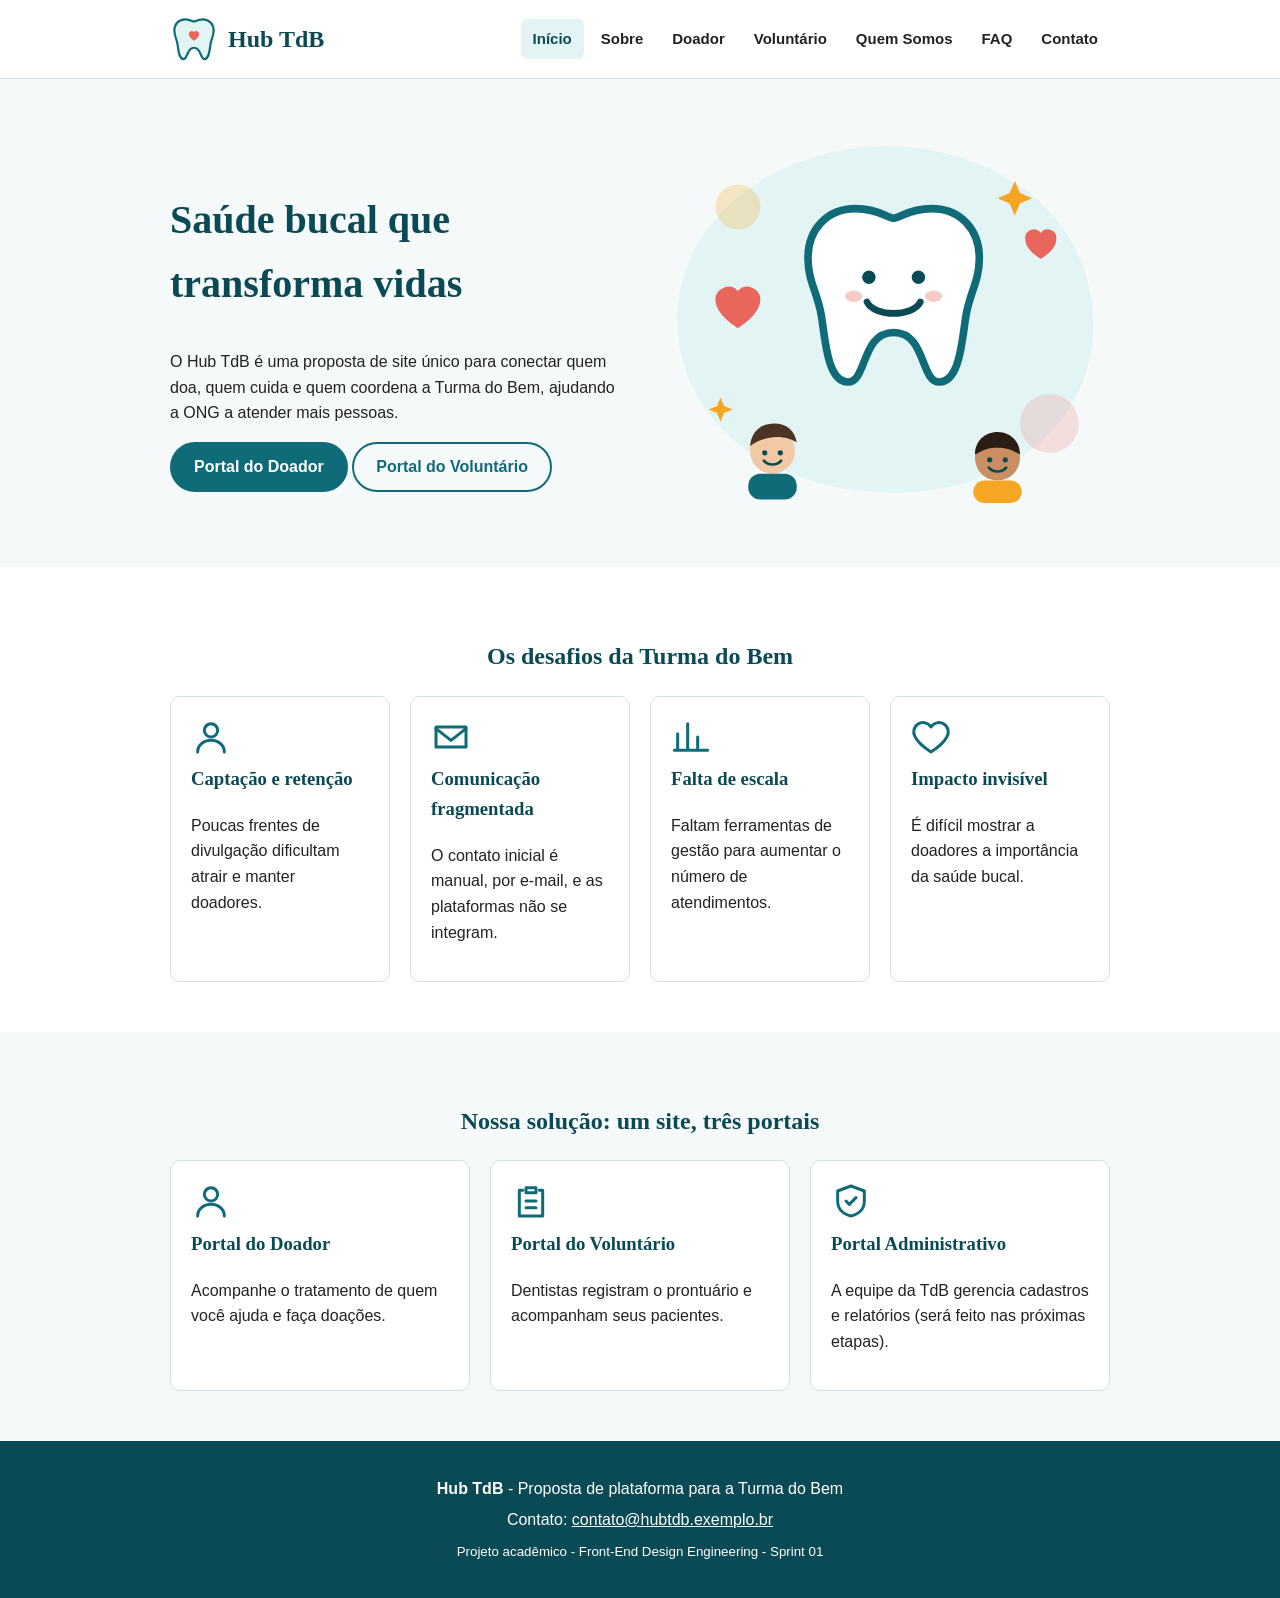
==== index.html @ cc7f2ca5 "Adicao de imagens, css e Index, base do site" ====
<!DOCTYPE html>
<html lang="pt-BR">
<head>
    <meta charset="UTF-8">
    <meta name="viewport" content="width=device-width, initial-scale=1.0">
    <meta name="description" content="Hub TdB: plataforma web que conecta doadores, dentistas voluntários e a Turma do Bem.">
    <title>Início | Hub TdB</title>
    <link rel="icon" type="image/svg+xml" href="imagens/logo.svg">
    <link rel="stylesheet" href="css/style.css">
</head>
<body>

    <!-- CABEÇALHO (igual em todas as páginas) -->
    <header class="cabecalho">
        <div class="container">
            <a class="logo" href="index.html">
                <img src="./imagens/logo.svg" alt="Logo do Hub TdB" width="48" height="48">
                Hub TdB
            </a>
            <nav>
                <ul class="menu">
                    <li><a href="index.html" class="ativo" aria-current="page">Início</a></li>
                    <li><a href="sobre.html">Sobre</a></li>
                    <li><a href="portal-doador.html">Doador</a></li>
                    <li><a href="portal-voluntario.html">Voluntário</a></li>
                    <li><a href="integrantes.html">Quem Somos</a></li>
                    <li><a href="faq.html">FAQ</a></li>
                    <li><a href="contato.html">Contato</a></li>
                </ul>
            </nav>
        </div>
    </header>

    <!-- CONTEÚDO PRINCIPAL (muda em cada página) -->
    <main>
        <!-- Apresentação inicial -->
        <section class="destaque">
            <div class="container">
                <div class="destaque-texto">
                    <h1>Saúde bucal que transforma vidas</h1>
                    <p>O Hub TdB é uma proposta de site único para conectar quem doa, quem cuida e quem coordena
                        a Turma do Bem, ajudando a ONG a atender mais pessoas.</p>
                    <a class="botao botao-primario" href="portal-doador.html">Portal do Doador</a>
                    <a class="botao botao-secundario" href="portal-voluntario.html">Portal do Voluntário</a>
                </div>
                <div class="destaque-imagem">
                    <img src="./imagens/hero-ilustracao.svg" alt="Ilustração de um dente sorridente com corações e crianças felizes">
                </div>
            </div>
        </section>

        <!-- Problemas da ONG -->
        <section class="secao-branca">
            <div class="container">
                <h2 class="titulo-centro">Os desafios da Turma do Bem</h2>
                <div class="cards">
                    <article class="card">
                        <img class="icone" src="./imagens/icone-doador.svg" alt="" width="40" height="40">
                        <h3>Captação e retenção</h3>
                        <p>Poucas frentes de divulgação dificultam atrair e manter doadores.</p>
                    </article>
                    <article class="card">
                        <img class="icone" src="./imagens/icone-email.svg" alt="" width="40" height="40">
                        <h3>Comunicação fragmentada</h3>
                        <p>O contato inicial é manual, por e-mail, e as plataformas não se integram.</p>
                    </article>
                    <article class="card">
                        <img class="icone" src="./imagens/icone-grafico.svg" alt="" width="40" height="40">
                        <h3>Falta de escala</h3>
                        <p>Faltam ferramentas de gestão para aumentar o número de atendimentos.</p>
                    </article>
                    <article class="card">
                        <img class="icone" src="./imagens/icone-coracao.svg" alt="" width="40" height="40">
                        <h3>Impacto invisível</h3>
                        <p>É difícil mostrar a doadores a importância da saúde bucal.</p>
                    </article>
                </div>
            </div>
        </section>

        <!-- Solução: portais -->
        <section>
            <div class="container">
                <h2 class="titulo-centro">Nossa solução: um site, três portais</h2>
                <div class="cards">
                    <article class="card">
                        <img class="icone" src="./imagens/icone-doador.svg" alt="" width="40" height="40">
                        <h3>Portal do Doador</h3>
                        <p>Acompanhe o tratamento de quem você ajuda e faça doações.</p>
                    </article>
                    <article class="card">
                        <img class="icone" src="./imagens/icone-prontuario.svg" alt="" width="40" height="40">
                        <h3>Portal do Voluntário</h3>
                        <p>Dentistas registram o prontuário e acompanham seus pacientes.</p>
                    </article>
                    <article class="card">
                        <img class="icone" src="./imagens/icone-escudo.svg" alt="" width="40" height="40">
                        <h3>Portal Administrativo</h3>
                        <p>A equipe da TdB gerencia cadastros e relatórios (será feito nas próximas etapas).</p>
                    </article>
                </div>
            </div>
        </section>
    </main>

    <!-- RODAPÉ (igual em todas as páginas) -->
    <footer class="rodape">
        <div class="container">
            <p><strong>Hub TdB</strong> - Proposta de plataforma para a Turma do Bem</p>
            <p>Contato: <a href="mailto:contato@hubtdb.exemplo.br">contato@hubtdb.exemplo.br</a></p>
            <p><small>Projeto acadêmico - Front-End Design Engineering - Sprint 01</small></p>
        </div>
    </footer>

</body>
</html>
---- css/style.css ----
/* ==========================================================
   HUB TdB - Folha de estilos (Sprint 01 - versão desktop)

   Índice:
   1. Cores e configurações gerais
   2. Container (largura do conteúdo)
   3. Cabeçalho e menu
   4. Seções e títulos
   5. Cards
   6. Botões
   7. Tabelas
   8. Formulários
   9. FAQ
   10. Rodapé
   11. Media queries (desktop e telas grandes)
   ========================================================== */


/* ==========================================================
   1. CORES E CONFIGURAÇÕES GERAIS
   Para mudar a cor do site, altere só os valores abaixo.
   ========================================================== */
:root {
  --cor-principal: #0f6b78;
  --cor-escura: #0a4a54;
  --cor-clara: #e3f4f5;
  --cor-destaque: #f6a623;
  --cor-texto: #222222;
  --cor-borda: #d5dfe2;
}

* {
  box-sizing: border-box;
}

body {
  margin: 0;
  font-family: Arial, Helvetica, sans-serif;
  line-height: 1.6;
  color: var(--cor-texto);
  background-color: #f5f9fa;
}

h1,
h2,
h3 {
  font-family: Georgia, "Times New Roman", serif;
  color: var(--cor-escura);
}

img {
  max-width: 100%;
}

a {
  color: var(--cor-principal);
}

ul {
  padding-left: 20px;
}


/* ==========================================================
   2. CONTAINER
   Centraliza o conteúdo. A largura muda nas media queries.
   ========================================================== */
.container {
  width: 90%;
  margin: 0 auto;
}


/* ==========================================================
   3. CABEÇALHO E MENU
   ========================================================== */
.cabecalho {
  background-color: #ffffff;
  border-bottom: 1px solid var(--cor-borda);
}

.cabecalho .container {
  display: flex;
  justify-content: space-between;
  align-items: center;
  padding: 15px 0;
}

.logo {
  display: flex;
  align-items: center;
  gap: 10px;
  font-family: Georgia, serif;
  font-size: 24px;
  font-weight: bold;
  color: var(--cor-escura);
  text-decoration: none;
}

.menu {
  display: flex;
  gap: 5px;
  margin: 0;
  padding: 0;
  list-style: none;
}

.menu a {
  display: block;
  padding: 8px 12px;
  font-size: 15px;
  font-weight: bold;
  color: var(--cor-texto);
  text-decoration: none;
  border-radius: 6px;
}

/* Link ao passar o mouse e link da página atual */
.menu a:hover,
.menu a.ativo {
  color: var(--cor-escura);
  background-color: var(--cor-clara);
}


/* ==========================================================
   4. SEÇÕES E TÍTULOS
   ========================================================== */
section {
  padding: 50px 0;
}

.secao-branca {
  background-color: #ffffff;
}

.secao-clara {
  background-color: var(--cor-clara);
}

.titulo-centro {
  text-align: center;
}

/* Faixa de título das páginas internas */
.topo-pagina {
  padding: 40px 0;
  background-color: var(--cor-clara);
}

.topo-pagina h1 {
  margin: 0 0 10px;
}

.topo-pagina p {
  margin: 0;
}

/* Seção principal da página inicial (texto + imagem) */
.destaque .container {
  display: flex;
  align-items: center;
  gap: 40px;
}

.destaque h1 {
  font-size: 40px;
}

.destaque-texto {
  flex: 1;
}

.destaque-imagem {
  flex: 1;
}


/* ==========================================================
   5. CARDS
   ========================================================== */
.cards {
  display: flex;
  flex-wrap: wrap;
  gap: 20px;
}

.card {
  flex: 1;
  min-width: 200px;
  padding: 20px;
  background-color: #ffffff;
  border: 1px solid var(--cor-borda);
  border-radius: 10px;
}

.card h3 {
  margin-top: 0;
}

.icone {
  width: 40px;
  height: 40px;
}

/* Cards da página de integrantes */
.integrante {
  text-align: center;
}

.integrante img {
  width: 150px;
  height: 150px;
  border-radius: 50%;
}

.integrante h3 {
  margin-bottom: 5px;
}

.integrante p {
  margin: 5px 0;
}


/* ==========================================================
   6. BOTÕES
   ========================================================== */
.botao {
  display: inline-block;
  padding: 10px 22px;
  font-family: Arial, Helvetica, sans-serif;
  font-size: 16px;
  font-weight: bold;
  text-decoration: none;
  cursor: pointer;
  border: 2px solid var(--cor-principal);
  border-radius: 30px;
}

.botao-primario {
  color: #ffffff;
  background-color: var(--cor-principal);
}

.botao-primario:hover {
  background-color: var(--cor-escura);
}

.botao-secundario {
  color: var(--cor-principal);
  background-color: transparent;
}

.botao-secundario:hover {
  color: #ffffff;
  background-color: var(--cor-principal);
}


/* ==========================================================
   7. TABELAS
   ========================================================== */
.tabela {
  width: 100%;
  border-collapse: collapse;
  background-color: #ffffff;
}

.tabela caption {
  padding-bottom: 10px;
  font-weight: bold;
  text-align: left;
}

.tabela th,
.tabela td {
  padding: 10px;
  text-align: left;
  border-bottom: 1px solid var(--cor-borda);
}

.tabela th {
  background-color: var(--cor-clara);
}


/* ==========================================================
   8. FORMULÁRIOS
   ========================================================== */
.formulario {
  padding: 25px;
  background-color: #ffffff;
  border: 1px solid var(--cor-borda);
  border-radius: 10px;
}

.formulario label {
  display: block;
  margin-top: 15px;
  font-weight: bold;
}

.formulario input,
.formulario select,
.formulario textarea {
  width: 100%;
  padding: 10px;
  font-family: Arial, Helvetica, sans-serif;
  font-size: 16px;
  border: 1px solid #8a9ba1;
  border-radius: 6px;
}

.formulario textarea {
  height: 130px;
}

.formulario button {
  margin-top: 20px;
}

/* Opções de escolha (radio) */
.formulario .opcao {
  display: inline-block;
  margin-right: 20px;
  font-weight: normal;
}

.formulario .opcao input {
  width: auto;
}


/* 9. FAQ */
details {
  margin-bottom: 10px;
  padding: 15px;
  background-color: #ffffff;
  border: 1px solid var(--cor-borda);
  border-radius: 8px;
}

summary {
  font-weight: bold;
  cursor: pointer;
  color: var(--cor-escura);
}

details p {
  margin-bottom: 0;
}


/* 10. RODAPÉ */
.rodape {
  padding: 30px 0;
  text-align: center;
  color: #ffffff;
  background-color: var(--cor-escura);
}

.rodape a {
  color: #ffffff;
}

.rodape p {
  margin: 5px 0;
}


/* 11. MEDIA QUERIES (agrupadas no final do arquivo) */

/* Desktop - laptops e computadores (992px ou mais) */
@media (min-width: 992px) {
  .container {
    width: 940px;
  }
}

/* Telas grandes - desktops grandes (1300px ou mais) */
@media (min-width: 1300px) {
  .container {
    width: 1200px;
  }

  body {
    font-size: 18px;
  }
}
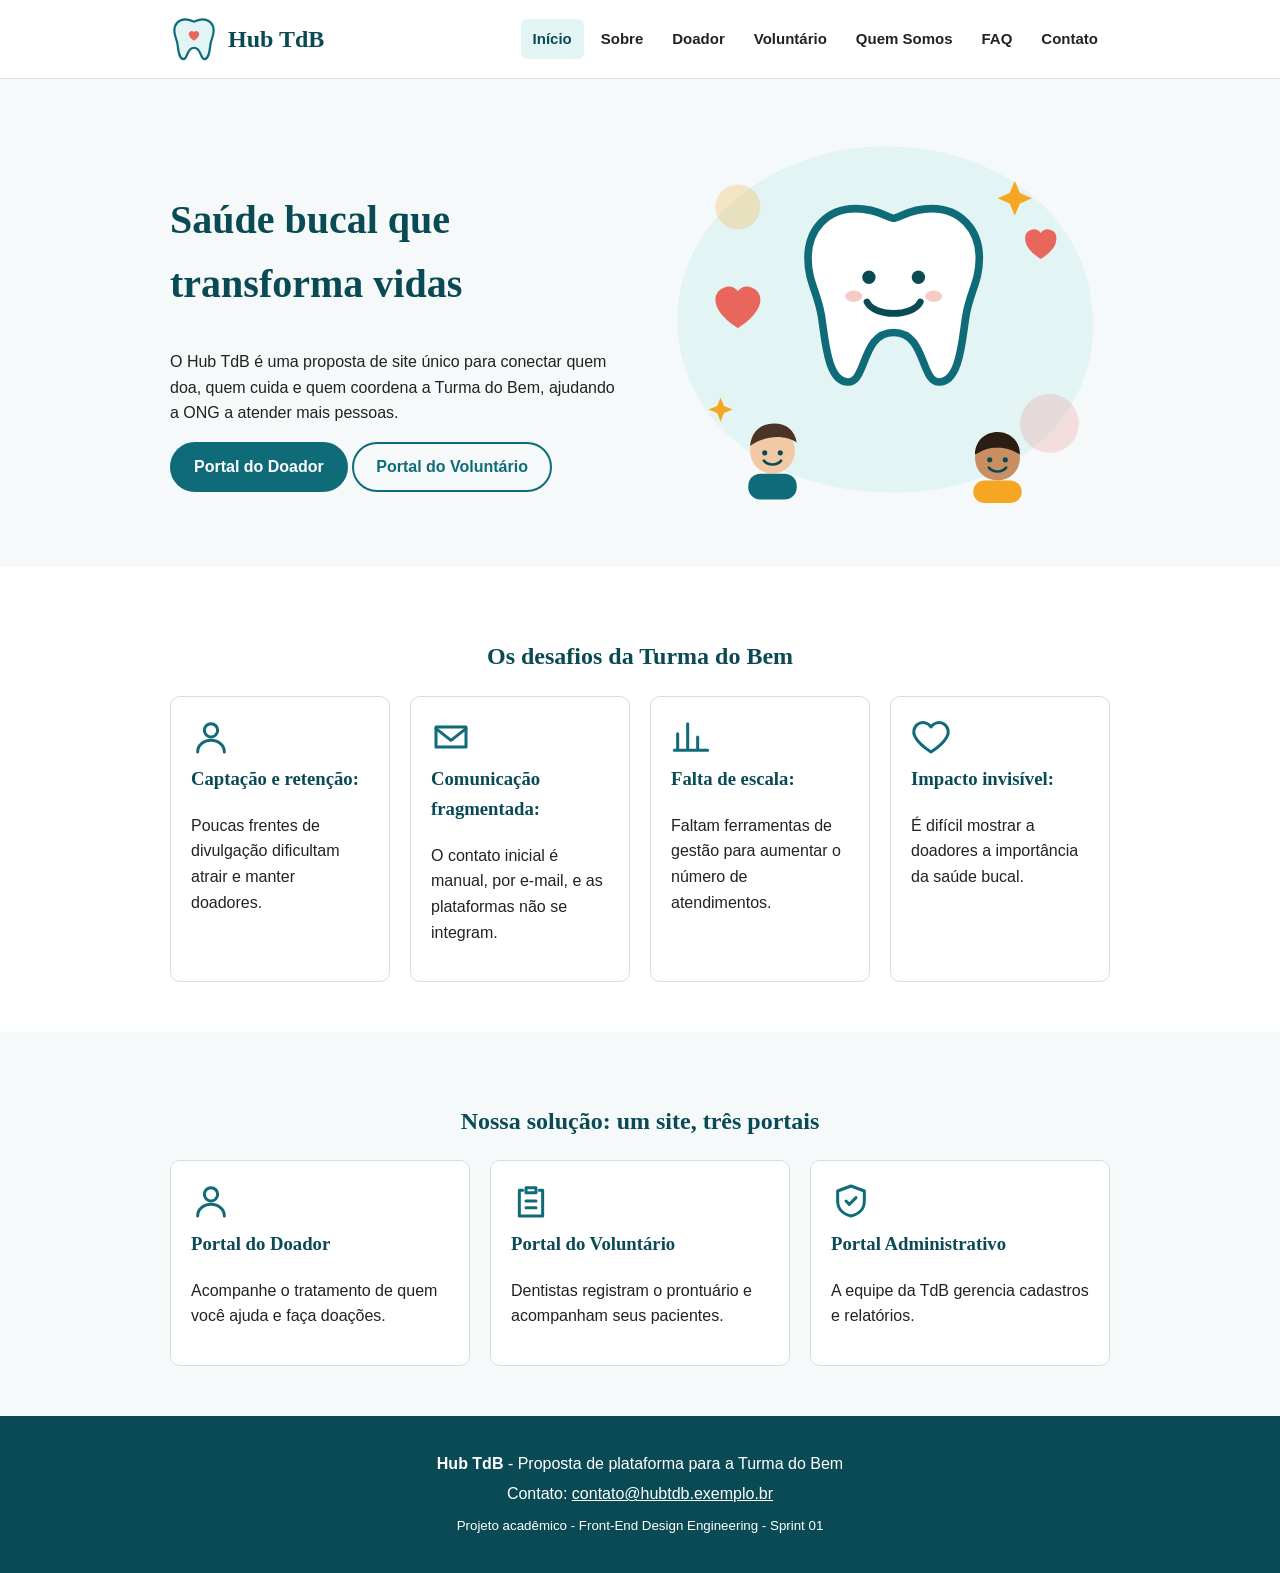
==== commit 8dd7a151: "Adicao portal-doador e ajustes em index" ====
--- a/index.html
+++ b/index.html
@@ -56,22 +56,22 @@
                 <div class="cards">
                     <article class="card">
                         <img class="icone" src="./imagens/icone-doador.svg" alt="" width="40" height="40">
-                        <h3>Captação e retenção</h3>
+                        <h3>Captação e retenção:</h3>
                         <p>Poucas frentes de divulgação dificultam atrair e manter doadores.</p>
                     </article>
                     <article class="card">
-                        <img class="icone" src="./imagens/icone-email.svg" alt="" width="40" height="40">
-                        <h3>Comunicação fragmentada</h3>
+                        <img class="icone" src="./imagens/icone-email.svg" alt="" width="45" height="45">
+                        <h3>Comunicação fragmentada:</h3>
                         <p>O contato inicial é manual, por e-mail, e as plataformas não se integram.</p>
                     </article>
                     <article class="card">
-                        <img class="icone" src="./imagens/icone-grafico.svg" alt="" width="40" height="40">
-                        <h3>Falta de escala</h3>
+                        <img class="icone" src="./imagens/icone-grafico.svg" alt="" width="45" height="45">
+                        <h3>Falta de escala:</h3>
                         <p>Faltam ferramentas de gestão para aumentar o número de atendimentos.</p>
                     </article>
                     <article class="card">
-                        <img class="icone" src="./imagens/icone-coracao.svg" alt="" width="40" height="40">
-                        <h3>Impacto invisível</h3>
+                        <img class="icone" src="./imagens/icone-coracao.svg" alt="" width="45" height="45">
+                        <h3>Impacto invisível:</h3>
                         <p>É difícil mostrar a doadores a importância da saúde bucal.</p>
                     </article>
                 </div>
@@ -84,19 +84,19 @@
                 <h2 class="titulo-centro">Nossa solução: um site, três portais</h2>
                 <div class="cards">
                     <article class="card">
-                        <img class="icone" src="./imagens/icone-doador.svg" alt="" width="40" height="40">
+                        <img class="icone" src="./imagens/icone-doador.svg" alt="" width="45" height="45">
                         <h3>Portal do Doador</h3>
                         <p>Acompanhe o tratamento de quem você ajuda e faça doações.</p>
                     </article>
                     <article class="card">
-                        <img class="icone" src="./imagens/icone-prontuario.svg" alt="" width="40" height="40">
+                        <img class="icone" src="./imagens/icone-prontuario.svg" alt="" width="45" height="45">
                         <h3>Portal do Voluntário</h3>
                         <p>Dentistas registram o prontuário e acompanham seus pacientes.</p>
                     </article>
                     <article class="card">
-                        <img class="icone" src="./imagens/icone-escudo.svg" alt="" width="40" height="40">
+                        <img class="icone" src="./imagens/icone-escudo.svg" alt="" width="45" height="45">
                         <h3>Portal Administrativo</h3>
-                        <p>A equipe da TdB gerencia cadastros e relatórios (será feito nas próximas etapas).</p>
+                        <p>A equipe da TdB gerencia cadastros e relatórios.</p>
                     </article>
                 </div>
             </div>
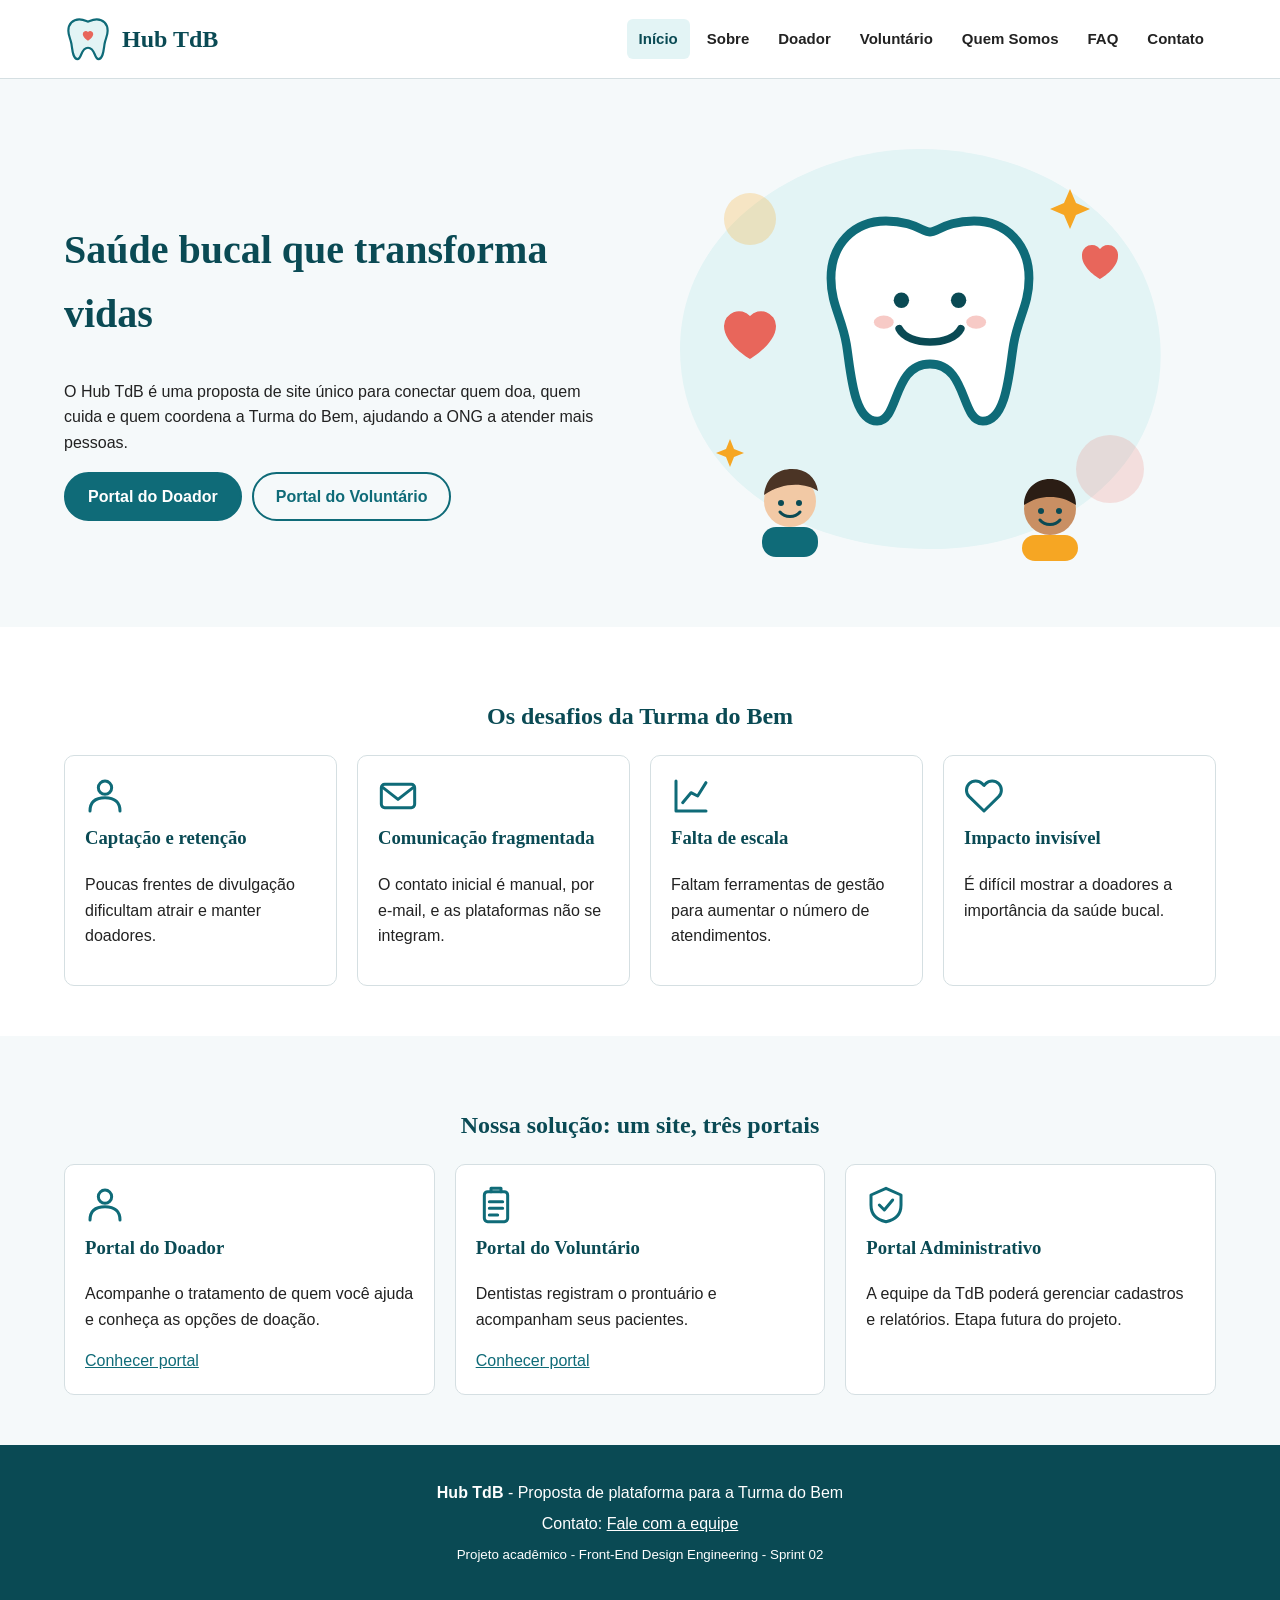
==== commit c88635d0: "Aplica alteracoes da Sprint 2 nos arquivos existentes" ====
--- a/index.html
+++ b/index.html
@@ -3,21 +3,22 @@
 <head>
     <meta charset="UTF-8">
     <meta name="viewport" content="width=device-width, initial-scale=1.0">
-    <meta name="description" content="Hub TdB: plataforma web que conecta doadores, dentistas voluntários e a Turma do Bem.">
+    <meta name="description" content="Hub TdB: plataforma que conecta doadores, dentistas voluntários e a Turma do Bem.">
     <title>Início | Hub TdB</title>
     <link rel="icon" type="image/svg+xml" href="imagens/logo.svg">
     <link rel="stylesheet" href="css/style.css">
+    <script src="js/script.js" defer></script>
 </head>
 <body>
-
-    <!-- CABEÇALHO (igual em todas as páginas) -->
+    <!-- Cabeçalho: navegação de todas as páginas -->
     <header class="cabecalho">
         <div class="container">
             <a class="logo" href="index.html">
-                <img src="./imagens/logo.svg" alt="Logo do Hub TdB" width="48" height="48">
+                <img src="imagens/logo.svg" alt="Logo do Hub TdB" width="48" height="48">
                 Hub TdB
             </a>
-            <nav>
+            <button id="botao-menu" class="botao-menu" type="button" aria-label="Abrir menu" aria-controls="menu-principal" aria-expanded="false">☰</button>
+            <nav id="menu-principal" aria-label="Menu principal">
                 <ul class="menu">
                     <li><a href="index.html" class="ativo" aria-current="page">Início</a></li>
                     <li><a href="sobre.html">Sobre</a></li>
@@ -31,87 +32,55 @@
         </div>
     </header>
 
-    <!-- CONTEÚDO PRINCIPAL (muda em cada página) -->
     <main>
-        <!-- Apresentação inicial -->
+        <!-- Apresentação do projeto, mantida da Sprint 1 -->
         <section class="destaque">
             <div class="container">
                 <div class="destaque-texto">
                     <h1>Saúde bucal que transforma vidas</h1>
-                    <p>O Hub TdB é uma proposta de site único para conectar quem doa, quem cuida e quem coordena
-                        a Turma do Bem, ajudando a ONG a atender mais pessoas.</p>
-                    <a class="botao botao-primario" href="portal-doador.html">Portal do Doador</a>
-                    <a class="botao botao-secundario" href="portal-voluntario.html">Portal do Voluntário</a>
+                    <p>O Hub TdB é uma proposta de site único para conectar quem doa, quem cuida e quem coordena a Turma do Bem, ajudando a ONG a atender mais pessoas.</p>
+                    <div class="botoes-inicio">
+                        <a class="botao botao-primario" href="portal-doador.html">Portal do Doador</a>
+                        <a class="botao botao-secundario" href="portal-voluntario.html">Portal do Voluntário</a>
+                    </div>
                 </div>
                 <div class="destaque-imagem">
-                    <img src="./imagens/hero-ilustracao.svg" alt="Ilustração de um dente sorridente com corações e crianças felizes">
+                    <img src="imagens/hero-ilustracao.svg" alt="Ilustração de um dente sorridente com crianças felizes">
                 </div>
             </div>
         </section>
 
-        <!-- Problemas da ONG -->
         <section class="secao-branca">
             <div class="container">
                 <h2 class="titulo-centro">Os desafios da Turma do Bem</h2>
                 <div class="cards">
-                    <article class="card">
-                        <img class="icone" src="./imagens/icone-doador.svg" alt="" width="40" height="40">
-                        <h3>Captação e retenção:</h3>
-                        <p>Poucas frentes de divulgação dificultam atrair e manter doadores.</p>
-                    </article>
-                    <article class="card">
-                        <img class="icone" src="./imagens/icone-email.svg" alt="" width="45" height="45">
-                        <h3>Comunicação fragmentada:</h3>
-                        <p>O contato inicial é manual, por e-mail, e as plataformas não se integram.</p>
-                    </article>
-                    <article class="card">
-                        <img class="icone" src="./imagens/icone-grafico.svg" alt="" width="45" height="45">
-                        <h3>Falta de escala:</h3>
-                        <p>Faltam ferramentas de gestão para aumentar o número de atendimentos.</p>
-                    </article>
-                    <article class="card">
-                        <img class="icone" src="./imagens/icone-coracao.svg" alt="" width="45" height="45">
-                        <h3>Impacto invisível:</h3>
-                        <p>É difícil mostrar a doadores a importância da saúde bucal.</p>
-                    </article>
+                    <article class="card"><img class="icone" src="imagens/icone-doador.svg" alt=""><h3>Captação e retenção</h3><p>Poucas frentes de divulgação dificultam atrair e manter doadores.</p></article>
+                    <article class="card"><img class="icone" src="imagens/icone-email.svg" alt=""><h3>Comunicação fragmentada</h3><p>O contato inicial é manual, por e-mail, e as plataformas não se integram.</p></article>
+                    <article class="card"><img class="icone" src="imagens/icone-grafico.svg" alt=""><h3>Falta de escala</h3><p>Faltam ferramentas de gestão para aumentar o número de atendimentos.</p></article>
+                    <article class="card"><img class="icone" src="imagens/icone-coracao.svg" alt=""><h3>Impacto invisível</h3><p>É difícil mostrar a doadores a importância da saúde bucal.</p></article>
                 </div>
             </div>
         </section>
 
-        <!-- Solução: portais -->
         <section>
             <div class="container">
                 <h2 class="titulo-centro">Nossa solução: um site, três portais</h2>
                 <div class="cards">
-                    <article class="card">
-                        <img class="icone" src="./imagens/icone-doador.svg" alt="" width="45" height="45">
-                        <h3>Portal do Doador</h3>
-                        <p>Acompanhe o tratamento de quem você ajuda e faça doações.</p>
-                    </article>
-                    <article class="card">
-                        <img class="icone" src="./imagens/icone-prontuario.svg" alt="" width="45" height="45">
-                        <h3>Portal do Voluntário</h3>
-                        <p>Dentistas registram o prontuário e acompanham seus pacientes.</p>
-                    </article>
-                    <article class="card">
-                        <img class="icone" src="./imagens/icone-escudo.svg" alt="" width="45" height="45">
-                        <h3>Portal Administrativo</h3>
-                        <p>A equipe da TdB gerencia cadastros e relatórios.</p>
-                    </article>
+                    <article class="card"><img class="icone" src="imagens/icone-doador.svg" alt=""><h3>Portal do Doador</h3><p>Acompanhe o tratamento de quem você ajuda e conheça as opções de doação.</p><a href="portal-doador.html">Conhecer portal</a></article>
+                    <article class="card"><img class="icone" src="imagens/icone-prontuario.svg" alt=""><h3>Portal do Voluntário</h3><p>Dentistas registram o prontuário e acompanham seus pacientes.</p><a href="portal-voluntario.html">Conhecer portal</a></article>
+                    <article class="card"><img class="icone" src="imagens/icone-escudo.svg" alt=""><h3>Portal Administrativo</h3><p>A equipe da TdB poderá gerenciar cadastros e relatórios. Etapa futura do projeto.</p></article>
                 </div>
             </div>
         </section>
     </main>
 
-    <!-- RODAPÉ (igual em todas as páginas) -->
+    <!-- Rodapé -->
     <footer class="rodape">
         <div class="container">
             <p><strong>Hub TdB</strong> - Proposta de plataforma para a Turma do Bem</p>
-            <p>Contato: <a href="mailto:contato@hubtdb.exemplo.br">contato@hubtdb.exemplo.br</a></p>
-            <p><small>Projeto acadêmico - Front-End Design Engineering - Sprint 01</small></p>
+            <p>Contato: <a href="contato.html">Fale com a equipe</a></p>
+            <p><small>Projeto acadêmico - Front-End Design Engineering - Sprint 02</small></p>
         </div>
     </footer>
-
 </body>
 </html>
-
--- a/css/style.css
+++ b/css/style.css
@@ -1,25 +1,5 @@
-/* ==========================================================
-   HUB TdB - Folha de estilos (Sprint 01 - versão desktop)
-
-   Índice:
-   1. Cores e configurações gerais
-   2. Container (largura do conteúdo)
-   3. Cabeçalho e menu
-   4. Seções e títulos
-   5. Cards
-   6. Botões
-   7. Tabelas
-   8. Formulários
-   9. FAQ
-   10. Rodapé
-   11. Media queries (desktop e telas grandes)
-   ========================================================== */
-
-
-/* ==========================================================
-   1. CORES E CONFIGURAÇÕES GERAIS
-   Para mudar a cor do site, altere só os valores abaixo.
-   ========================================================== */
+/* Hub TdB - estilos da Sprint 2
+Continuamos o CSS da Sprint 1 e adicionamos ajustes para celular e tablet. */
 :root {
   --cor-principal: #0f6b78;
   --cor-escura: #0a4a54;
@@ -29,10 +9,7 @@
   --cor-borda: #d5dfe2;
 }
 
-* {
-  box-sizing: border-box;
-}
-
+* { box-sizing: border-box; }
 body {
   margin: 0;
   font-family: Arial, Helvetica, sans-serif;
@@ -40,71 +17,60 @@
   color: var(--cor-texto);
   background-color: #f5f9fa;
 }
-
-h1,
-h2,
-h3 {
+h1, h2, h3 {
   font-family: Georgia, "Times New Roman", serif;
   color: var(--cor-escura);
 }
-
 img {
   max-width: 100%;
-}
-
+  height: auto;
+}
 a {
   color: var(--cor-principal);
 }
-
-ul {
-  padding-left: 20px;
-}
-
-
-/* ==========================================================
-   2. CONTAINER
-   Centraliza o conteúdo. A largura muda nas media queries.
-   ========================================================== */
+button, input, select, textarea {
+  font: inherit;
+}
+
 .container {
   width: 90%;
+  max-width: 1200px;
   margin: 0 auto;
 }
 
-
-/* ==========================================================
-   3. CABEÇALHO E MENU
-   ========================================================== */
+/* Cabeçalho */
 .cabecalho {
-  background-color: #ffffff;
+  background: #fff;
   border-bottom: 1px solid var(--cor-borda);
 }
-
 .cabecalho .container {
   display: flex;
   justify-content: space-between;
   align-items: center;
   padding: 15px 0;
-}
-
+  gap: 20px;
+}
 .logo {
   display: flex;
   align-items: center;
   gap: 10px;
-  font-family: Georgia, serif;
+  font-family: Georgia,serif;
   font-size: 24px;
   font-weight: bold;
   color: var(--cor-escura);
   text-decoration: none;
-}
-
+  white-space: nowrap;
+}
+.cabecalho nav {
+  margin-left: auto;
+}
 .menu {
   display: flex;
   gap: 5px;
+  list-style: none;
   margin: 0;
   padding: 0;
-  list-style: none;
-}
-
+}
 .menu a {
   display: block;
   padding: 8px 12px;
@@ -114,122 +80,104 @@
   text-decoration: none;
   border-radius: 6px;
 }
-
-/* Link ao passar o mouse e link da página atual */
-.menu a:hover,
-.menu a.ativo {
+.menu a:hover, .menu a.ativo {
   color: var(--cor-escura);
-  background-color: var(--cor-clara);
-}
-
-
-/* ==========================================================
-   4. SEÇÕES E TÍTULOS
-   ========================================================== */
+  background: var(--cor-clara);
+}
+.botao-menu {
+  display: none;
+  background: white;
+  border: 1px solid var(--cor-borda);
+  border-radius: 6px;
+  width: 44px;
+  height: 42px;
+  font-size: 24px;
+  cursor: pointer;
+}
+
+/* Seções */
 section {
   padding: 50px 0;
 }
-
 .secao-branca {
-  background-color: #ffffff;
-}
-
+  background: #fff;
+}
 .secao-clara {
-  background-color: var(--cor-clara);
-}
-
+  background: var(--cor-clara);
+}
 .titulo-centro {
   text-align: center;
 }
-
-/* Faixa de título das páginas internas */
 .topo-pagina {
   padding: 40px 0;
-  background-color: var(--cor-clara);
-}
-
+  background: var(--cor-clara);
+}
 .topo-pagina h1 {
   margin: 0 0 10px;
 }
-
 .topo-pagina p {
   margin: 0;
 }
-
-/* Seção principal da página inicial (texto + imagem) */
 .destaque .container {
   display: flex;
   align-items: center;
   gap: 40px;
 }
-
 .destaque h1 {
   font-size: 40px;
 }
-
-.destaque-texto {
+.destaque-texto, .destaque-imagem {
   flex: 1;
-}
-
-.destaque-imagem {
-  flex: 1;
-}
-
-
-/* ==========================================================
-   5. CARDS
-   ========================================================== */
+  min-width: 0;
+}
+.botoes-inicio {
+  display: flex;
+  gap: 10px;
+  flex-wrap: wrap;
+}
+
+/* Cards */
 .cards {
   display: flex;
   flex-wrap: wrap;
   gap: 20px;
 }
-
 .card {
   flex: 1;
   min-width: 200px;
   padding: 20px;
-  background-color: #ffffff;
+  background: #fff;
   border: 1px solid var(--cor-borda);
   border-radius: 10px;
 }
-
 .card h3 {
   margin-top: 0;
 }
-
 .icone {
   width: 40px;
   height: 40px;
 }
-
-/* Cards da página de integrantes */
 .integrante {
   text-align: center;
 }
-
-.integrante img {
+.integrante .foto-equipe {
   width: 150px;
   height: 150px;
+  object-fit: cover;
   border-radius: 50%;
-}
-
+  background: var(--cor-clara);
+}
 .integrante h3 {
   margin-bottom: 5px;
 }
-
 .integrante p {
   margin: 5px 0;
 }
 
-
-/* ==========================================================
-   6. BOTÕES
-   ========================================================== */
+/* Botões */
 .botao {
   display: inline-block;
   padding: 10px 22px;
-  font-family: Arial, Helvetica, sans-serif;
   font-size: 16px;
   font-weight: bold;
   text-decoration: none;
@@ -237,154 +185,240 @@
   border: 2px solid var(--cor-principal);
   border-radius: 30px;
 }
-
 .botao-primario {
-  color: #ffffff;
-  background-color: var(--cor-principal);
-}
-
+  color: #fff;
+  background: var(--cor-principal);
+}
 .botao-primario:hover {
-  background-color: var(--cor-escura);
-}
-
+  background: var(--cor-escura);
+}
 .botao-secundario {
   color: var(--cor-principal);
-  background-color: transparent;
-}
-
+  background: transparent;
+}
 .botao-secundario:hover {
-  color: #ffffff;
-  background-color: var(--cor-principal);
-}
-
-
-/* ==========================================================
-   7. TABELAS
-   ========================================================== */
+  color: #fff;
+  background: var(--cor-principal);
+}
+
+/* Tabelas */
+.tabela-rolagem {
+  max-width: 100%;
+  overflow-x: auto;
+}
 .tabela {
   width: 100%;
+  min-width: 530px;
   border-collapse: collapse;
-  background-color: #ffffff;
-}
-
+  background: #fff;
+}
 .tabela caption {
   padding-bottom: 10px;
   font-weight: bold;
   text-align: left;
 }
-
-.tabela th,
-.tabela td {
+.tabela th, .tabela td {
   padding: 10px;
   text-align: left;
   border-bottom: 1px solid var(--cor-borda);
 }
-
 .tabela th {
-  background-color: var(--cor-clara);
-}
-
-
-/* ==========================================================
-   8. FORMULÁRIOS
-   ========================================================== */
+  background: var(--cor-clara);
+}
+.tabela progress {
+  max-width: 120px;
+  width: 45%;
+  vertical-align: middle;
+}
+.filtro-pacientes {
+  display: flex;
+  align-items: center;
+  gap: 14px;
+  margin: 15px 0;
+  flex-wrap: wrap;
+}
+.filtro-pacientes select {
+  padding: 8px;
+  border: 1px solid #8a9ba1;
+  border-radius: 6px;
+}
+.aviso-exemplo {
+  color: #555;
+  font-size: 15px;
+}
+
+/* Formulários */
 .formulario {
+  max-width: 800px;
   padding: 25px;
-  background-color: #ffffff;
+  background: #fff;
   border: 1px solid var(--cor-borda);
   border-radius: 10px;
 }
-
 .formulario label {
   display: block;
   margin-top: 15px;
   font-weight: bold;
 }
-
-.formulario input,
-.formulario select,
-.formulario textarea {
+.formulario input, .formulario select, .formulario textarea {
   width: 100%;
   padding: 10px;
-  font-family: Arial, Helvetica, sans-serif;
-  font-size: 16px;
   border: 1px solid #8a9ba1;
   border-radius: 6px;
 }
-
 .formulario textarea {
   height: 130px;
-}
-
+  resize: vertical;
+}
 .formulario button {
   margin-top: 20px;
 }
-
-/* Opções de escolha (radio) */
+.formulario fieldset {
+  border: 1px solid var(--cor-borda);
+  border-radius: 6px;
+}
 .formulario .opcao {
   display: inline-block;
   margin-right: 20px;
   font-weight: normal;
 }
-
 .formulario .opcao input {
   width: auto;
 }
-
-
-/* 9. FAQ */
+.formulario .erro {
+  display: block;
+  min-height: 20px;
+  font-size: 13px;
+  color: #a52929;
+}
+.formulario .campo-erro {
+  border: 2px solid #b52a2a;
+}
+.mensagem-formulario {
+  font-weight: bold;
+  color: var(--cor-escura);
+  margin-top: 15px;
+}
+
+/* FAQ */
 details {
   margin-bottom: 10px;
   padding: 15px;
-  background-color: #ffffff;
+  background: #fff;
   border: 1px solid var(--cor-borda);
   border-radius: 8px;
 }
-
 summary {
   font-weight: bold;
   cursor: pointer;
   color: var(--cor-escura);
 }
-
 details p {
   margin-bottom: 0;
 }
 
-
-/* 10. RODAPÉ */
+/* Rodapé */
 .rodape {
   padding: 30px 0;
   text-align: center;
-  color: #ffffff;
-  background-color: var(--cor-escura);
-}
-
+  color: #fff;
+  background: var(--cor-escura);
+}
 .rodape a {
-  color: #ffffff;
-}
-
+  color: #fff;
+}
 .rodape p {
   margin: 5px 0;
 }
 
-
-/* 11. MEDIA QUERIES (agrupadas no final do arquivo) */
-
-/* Desktop - laptops e computadores (992px ou mais) */
-@media (min-width: 992px) {
+/* Tablets e celulares: menu e colunas */
+@media (max-width: 991px) {
+  .cabecalho .container {
+    flex-wrap: wrap;
+  }
+  .botao-menu {
+    display: block;
+    margin-left: auto;
+  }
+  .cabecalho nav {
+    display: none;
+    width: 100%;
+    margin-left: 0;
+  }
+  .cabecalho nav.aberto {
+    display: block;
+  }
+  .menu {
+    flex-direction: column;
+    gap: 0;
+    padding-top: 8px;
+    border-top: 1px solid var(--cor-borda);
+  }
+  .menu a {
+    padding: 11px 12px;
+  }
+  .cards-equipe .card {
+    flex-basis: 45%;
+    min-width: 0;
+  }
+  .destaque h1 {
+    font-size: 34px;
+  }
+  .destaque .container {
+    gap: 20px;
+  }
+}
+
+/* Celulares */
+@media (max-width: 600px) {
   .container {
-    width: 940px;
-  }
-}
-
-/* Telas grandes - desktops grandes (1300px ou mais) */
-@media (min-width: 1300px) {
-  .container {
-    width: 1200px;
-  }
-
-  body {
-    font-size: 18px;
-  }
-}
+    width: 92%;
+  }
+  section {
+    padding: 32px 0;
+  }
+  h1 {
+    font-size: 30px;
+  }
+  h2 {
+    font-size: 24px;
+  }
+  .destaque .container {
+    flex-direction: column;
+    align-items: stretch;
+  }
+  .destaque h1 {
+    font-size: 32px;
+  }
+  .destaque-imagem {
+    text-align: center;
+  }
+  .destaque-imagem img {
+    max-height: 260px;
+  }
+  .card, .cards-equipe .card {
+    flex-basis: 100%;
+    min-width: 0;
+  }
+  .topo-pagina {
+    padding: 30px 0;
+  }
+  .formulario {
+    padding: 16px;
+  }
+  .filtro-pacientes {
+    flex-direction: column;
+    align-items: stretch;
+  }
+  .botoes-inicio .botao {
+    width: 100%;
+    text-align: center;
+  }
+  .logo {
+    font-size: 21px;
+  }
+  .logo img {
+    width: 42px;
+    height: 42px;
+  }
+}
